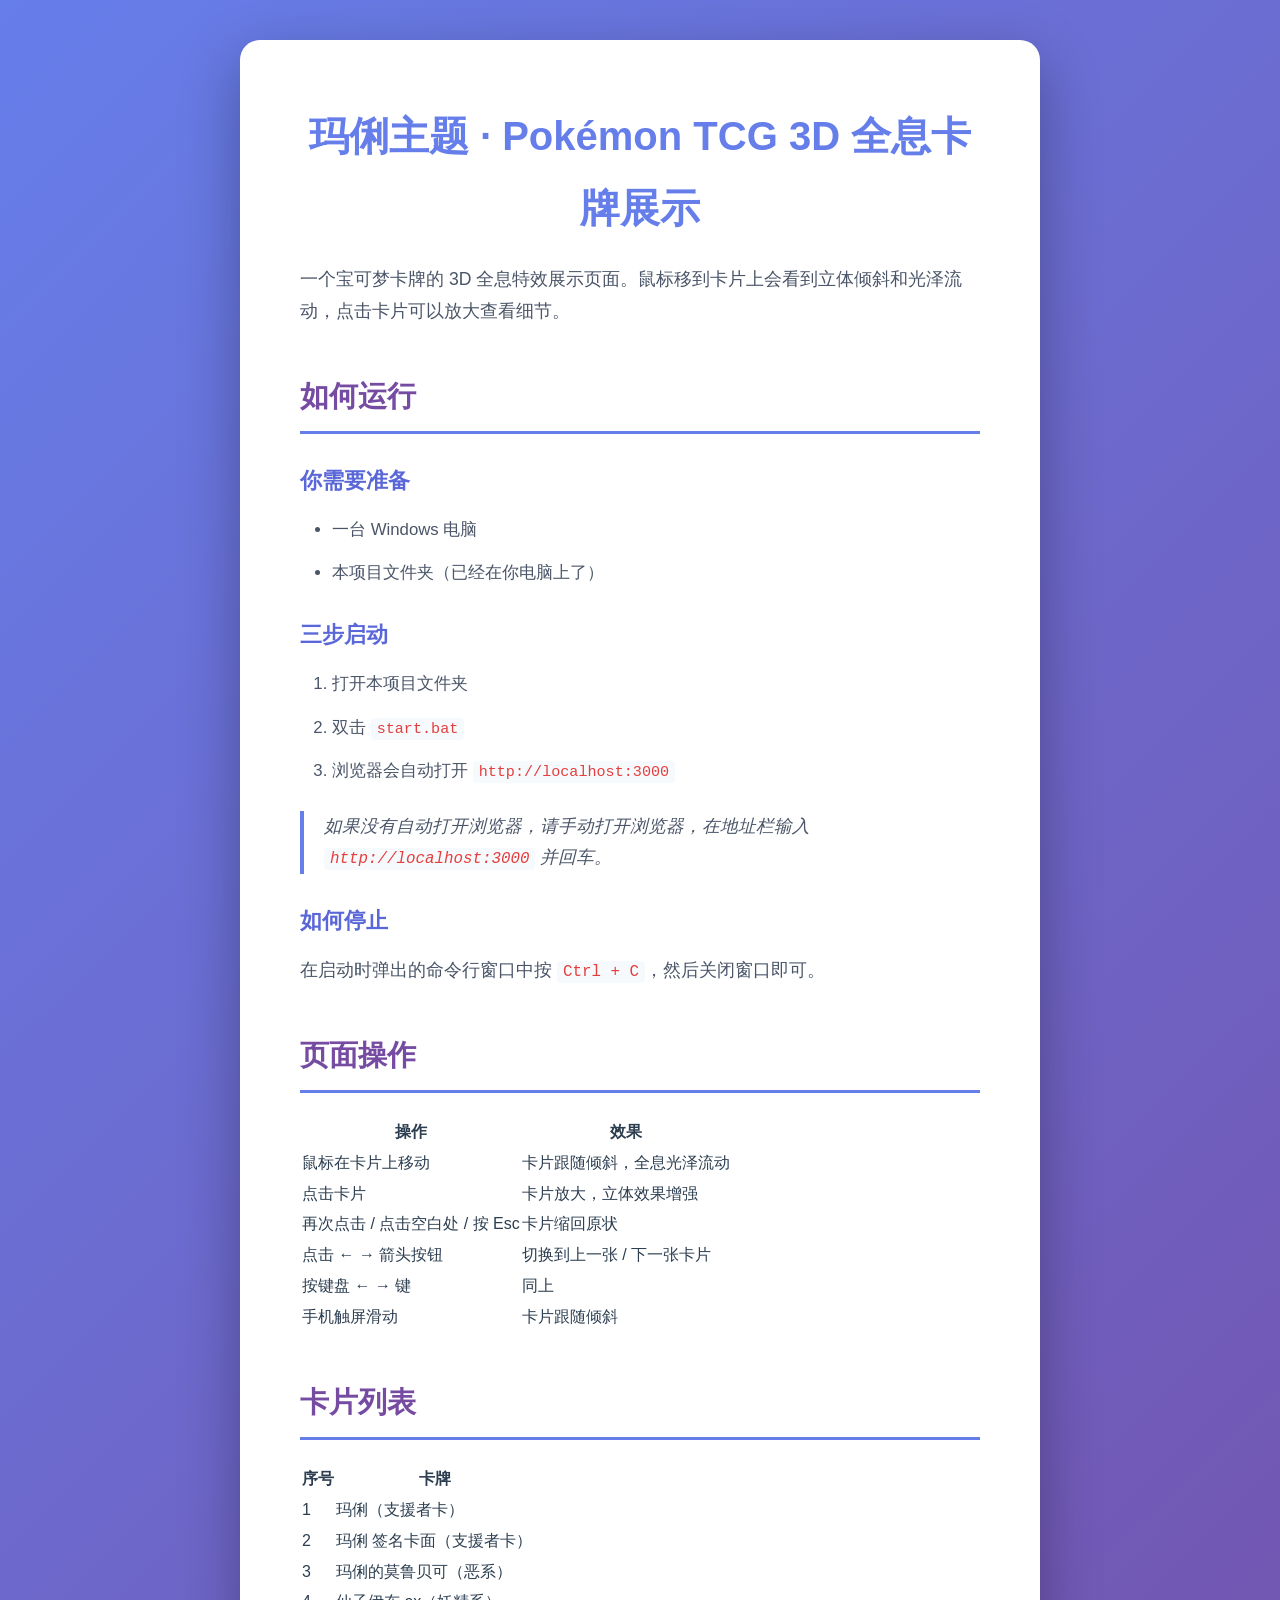
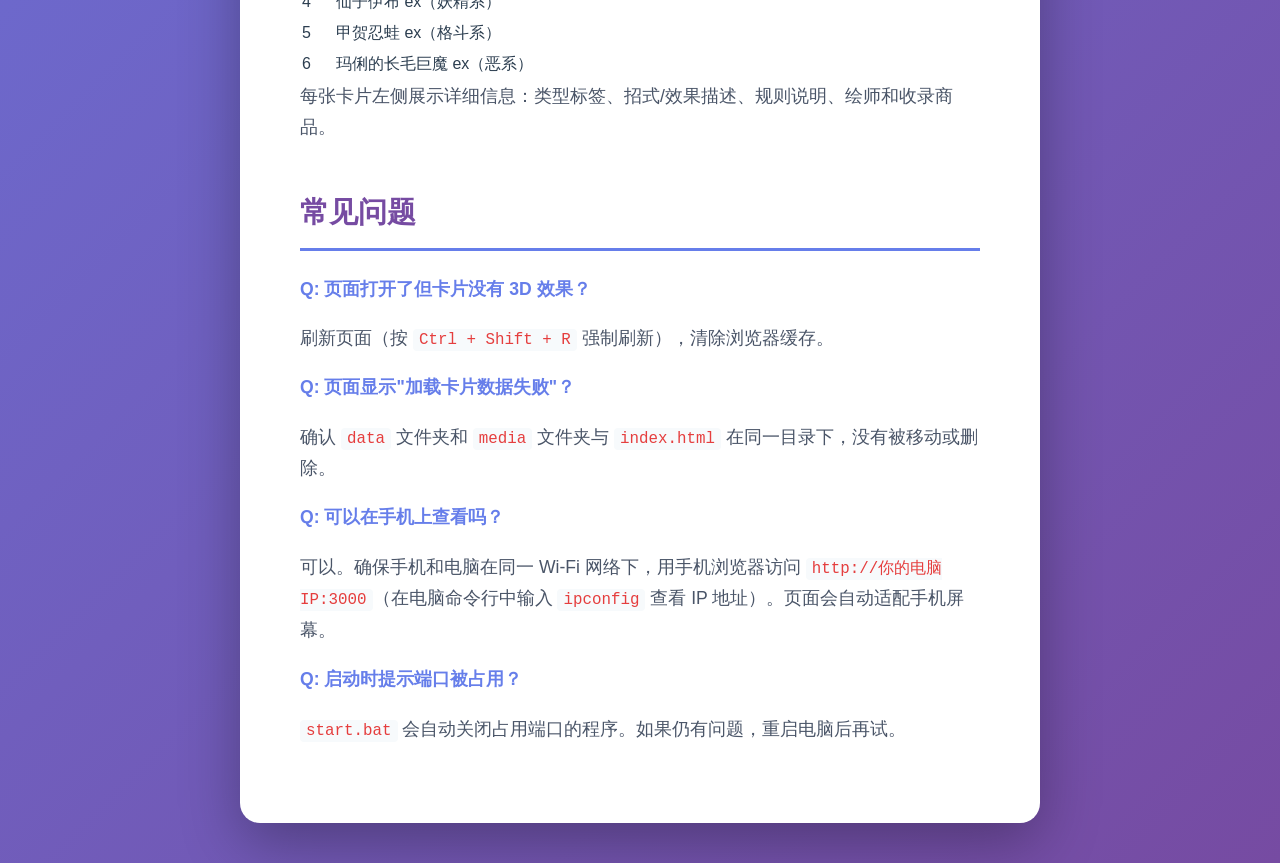
==== 说明书.html @ 5a996352 "Initial commit: Pokemon cards 3D learning project A web-based 3D Pokemon card viewer with various ca" ====
<!DOCTYPE html>
<html lang="zh-CN">
<head>
    <meta charset="UTF-8">
    <meta name="viewport" content="width=device-width, initial-scale=1.0">
    <title>PageSkill Output</title>
    <style>
        * {
            margin: 0;
            padding: 0;
            box-sizing: border-box;
        }
        
      body {
        font-family: -apple-system, BlinkMacSystemFont, "Segoe UI", "PingFang SC", sans-serif;
        line-height: 1.8;
        color: #2c3e50;
        background: linear-gradient(135deg, #667eea 0%, #764ba2 100%);
        padding: 40px 20px;
        min-height: 100vh;
      }
      .container {
        max-width: 800px;
        margin: 0 auto;
        background: white;
        border-radius: 20px;
        padding: 60px;
        box-shadow: 0 20px 60px rgba(0,0,0,0.3);
      }
      h1 {
        font-size: 2.5em;
        color: #667eea;
        margin-bottom: 0.5em;
        text-align: center;
        font-weight: 700;
      }
      h2 {
        font-size: 1.8em;
        color: #764ba2;
        margin-top: 1.5em;
        margin-bottom: 0.8em;
        padding-bottom: 0.3em;
        border-bottom: 3px solid #667eea;
        font-weight: 600;
      }
      h3 {
        font-size: 1.4em;
        color: #5a67d8;
        margin-top: 1.2em;
        margin-bottom: 0.6em;
        font-weight: 600;
      }
      p {
        margin-bottom: 1em;
        font-size: 1.1em;
        color: #4a5568;
      }
      ul, ol {
        margin-left: 2em;
        margin-bottom: 1.5em;
      }
      li {
        margin-bottom: 0.8em;
        font-size: 1.05em;
        color: #4a5568;
      }
      strong {
        color: #667eea;
        font-weight: 600;
      }
      hr {
        border: none;
        border-top: 2px dashed #e2e8f0;
        margin: 2em 0;
      }
      code {
        background: #f7fafc;
        padding: 2px 6px;
        border-radius: 4px;
        font-family: 'Monaco', 'Courier New', monospace;
        font-size: 0.9em;
        color: #e53e3e;
      }
      pre {
        background: #2d3748;
        color: #e2e8f0;
        padding: 20px;
        border-radius: 10px;
        overflow-x: auto;
        margin: 1.5em 0;
      }
      pre code {
        background: none;
        color: inherit;
        padding: 0;
      }
      blockquote {
        border-left: 4px solid #667eea;
        padding-left: 20px;
        margin: 1.5em 0;
        color: #718096;
        font-style: italic;
      }
    
    </style>
</head>
<body>
    <div class="container">
        <h1>玛俐主题 · Pokémon TCG 3D 全息卡牌展示</h1>
<p>一个宝可梦卡牌的 3D 全息特效展示页面。鼠标移到卡片上会看到立体倾斜和光泽流动，点击卡片可以放大查看细节。</p>
<h2>如何运行</h2>
<h3>你需要准备</h3>
<ul>
<li>一台 Windows 电脑</li>
<li>本项目文件夹（已经在你电脑上了）</li>
</ul>
<h3>三步启动</h3>
<ol>
<li>打开本项目文件夹</li>
<li>双击 <code>start.bat</code></li>
<li>浏览器会自动打开 <code>http://localhost:3000</code></li>
</ol>
<blockquote>
<p>如果没有自动打开浏览器，请手动打开浏览器，在地址栏输入 <code>http://localhost:3000</code> 并回车。</p>
</blockquote>
<h3>如何停止</h3>
<p>在启动时弹出的命令行窗口中按 <code>Ctrl + C</code>，然后关闭窗口即可。</p>
<h2>页面操作</h2>
<table>
<thead>
<tr>
<th>操作</th>
<th>效果</th>
</tr>
</thead>
<tbody><tr>
<td>鼠标在卡片上移动</td>
<td>卡片跟随倾斜，全息光泽流动</td>
</tr>
<tr>
<td>点击卡片</td>
<td>卡片放大，立体效果增强</td>
</tr>
<tr>
<td>再次点击 / 点击空白处 / 按 Esc</td>
<td>卡片缩回原状</td>
</tr>
<tr>
<td>点击 ← → 箭头按钮</td>
<td>切换到上一张 / 下一张卡片</td>
</tr>
<tr>
<td>按键盘 ← → 键</td>
<td>同上</td>
</tr>
<tr>
<td>手机触屏滑动</td>
<td>卡片跟随倾斜</td>
</tr>
</tbody></table>
<h2>卡片列表</h2>
<table>
<thead>
<tr>
<th>序号</th>
<th>卡牌</th>
</tr>
</thead>
<tbody><tr>
<td>1</td>
<td>玛俐（支援者卡）</td>
</tr>
<tr>
<td>2</td>
<td>玛俐 签名卡面（支援者卡）</td>
</tr>
<tr>
<td>3</td>
<td>玛俐的莫鲁贝可（恶系）</td>
</tr>
<tr>
<td>4</td>
<td>仙子伊布 ex（妖精系）</td>
</tr>
<tr>
<td>5</td>
<td>甲贺忍蛙 ex（格斗系）</td>
</tr>
<tr>
<td>6</td>
<td>玛俐的长毛巨魔 ex（恶系）</td>
</tr>
</tbody></table>
<p>每张卡片左侧展示详细信息：类型标签、招式/效果描述、规则说明、绘师和收录商品。</p>
<h2>常见问题</h2>
<p><strong>Q: 页面打开了但卡片没有 3D 效果？</strong></p>
<p>刷新页面（按 <code>Ctrl + Shift + R</code> 强制刷新），清除浏览器缓存。</p>
<p><strong>Q: 页面显示&quot;加载卡片数据失败&quot;？</strong></p>
<p>确认 <code>data</code> 文件夹和 <code>media</code> 文件夹与 <code>index.html</code> 在同一目录下，没有被移动或删除。</p>
<p><strong>Q: 可以在手机上查看吗？</strong></p>
<p>可以。确保手机和电脑在同一 Wi-Fi 网络下，用手机浏览器访问 <code>http://你的电脑IP:3000</code>（在电脑命令行中输入 <code>ipconfig</code> 查看 IP 地址）。页面会自动适配手机屏幕。</p>
<p><strong>Q: 启动时提示端口被占用？</strong></p>
<p><code>start.bat</code> 会自动关闭占用端口的程序。如果仍有问题，重启电脑后再试。</p>

    </div>
</body>
</html>
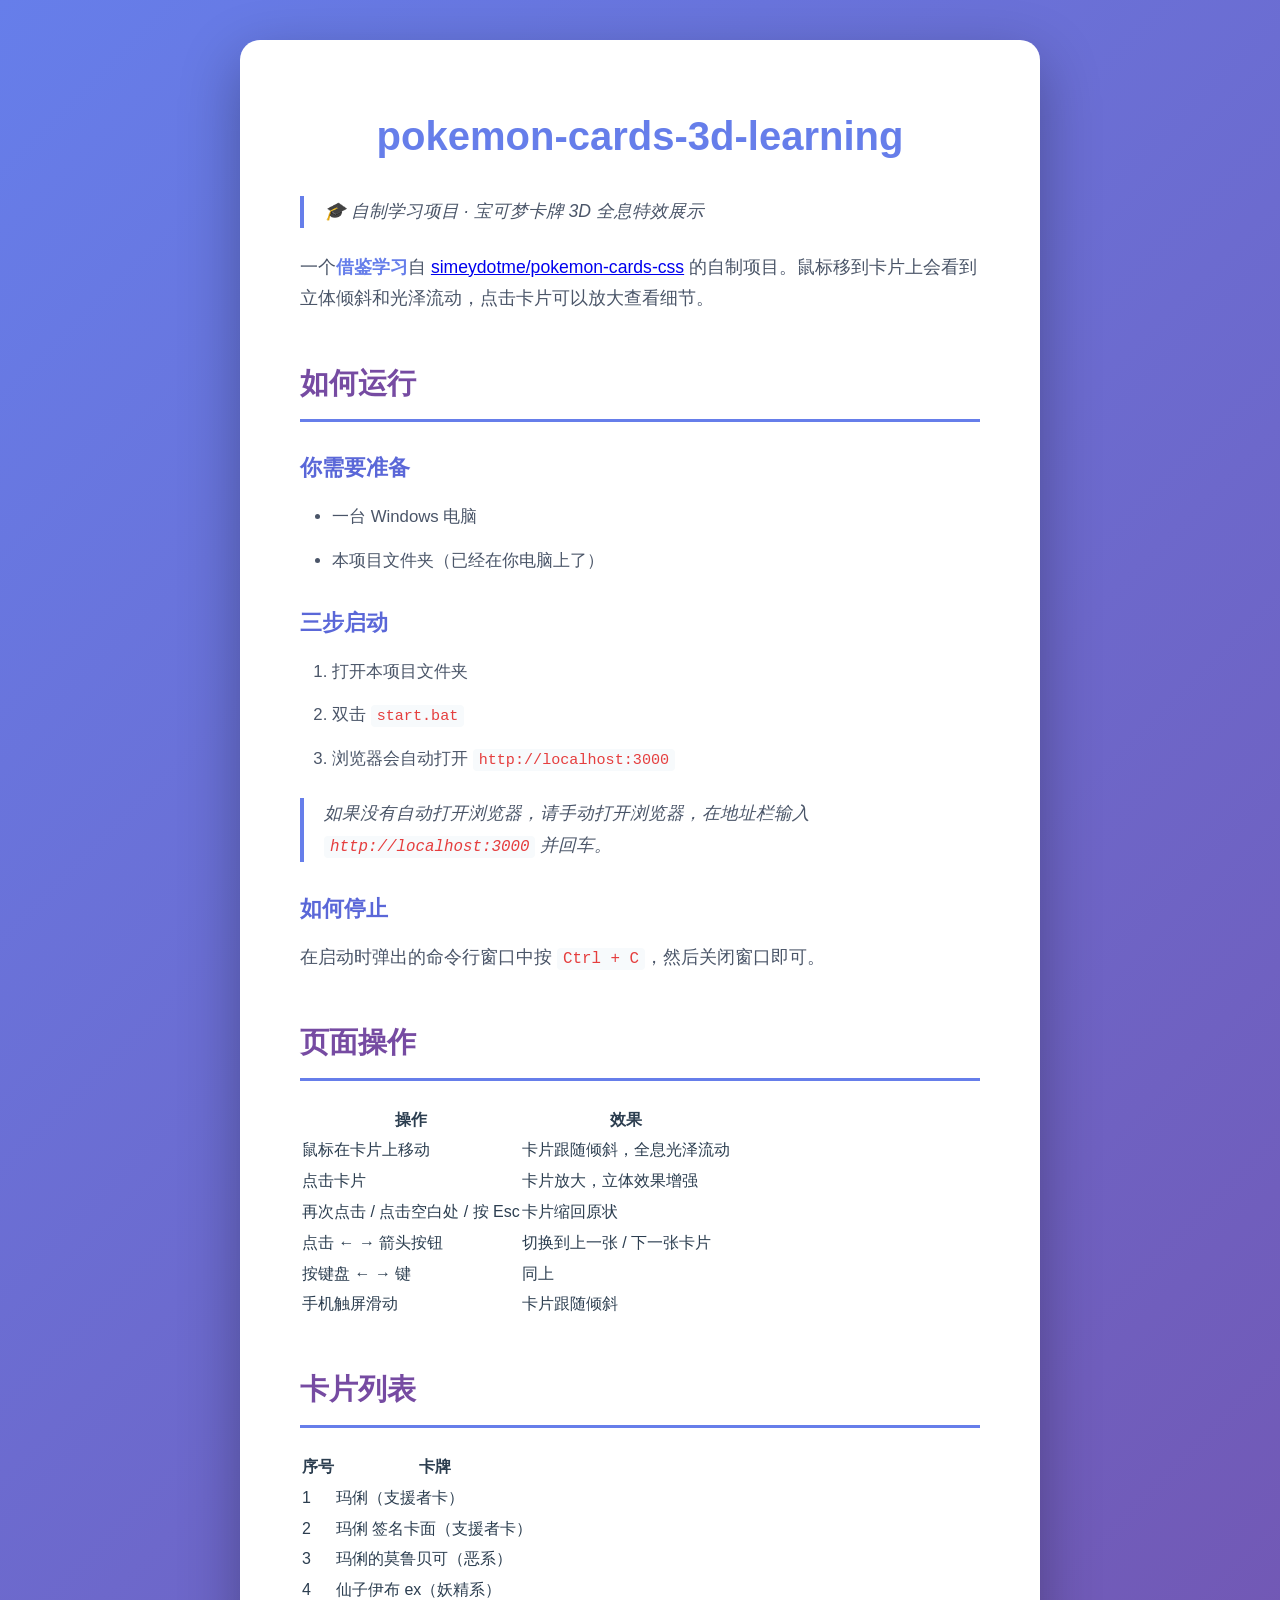
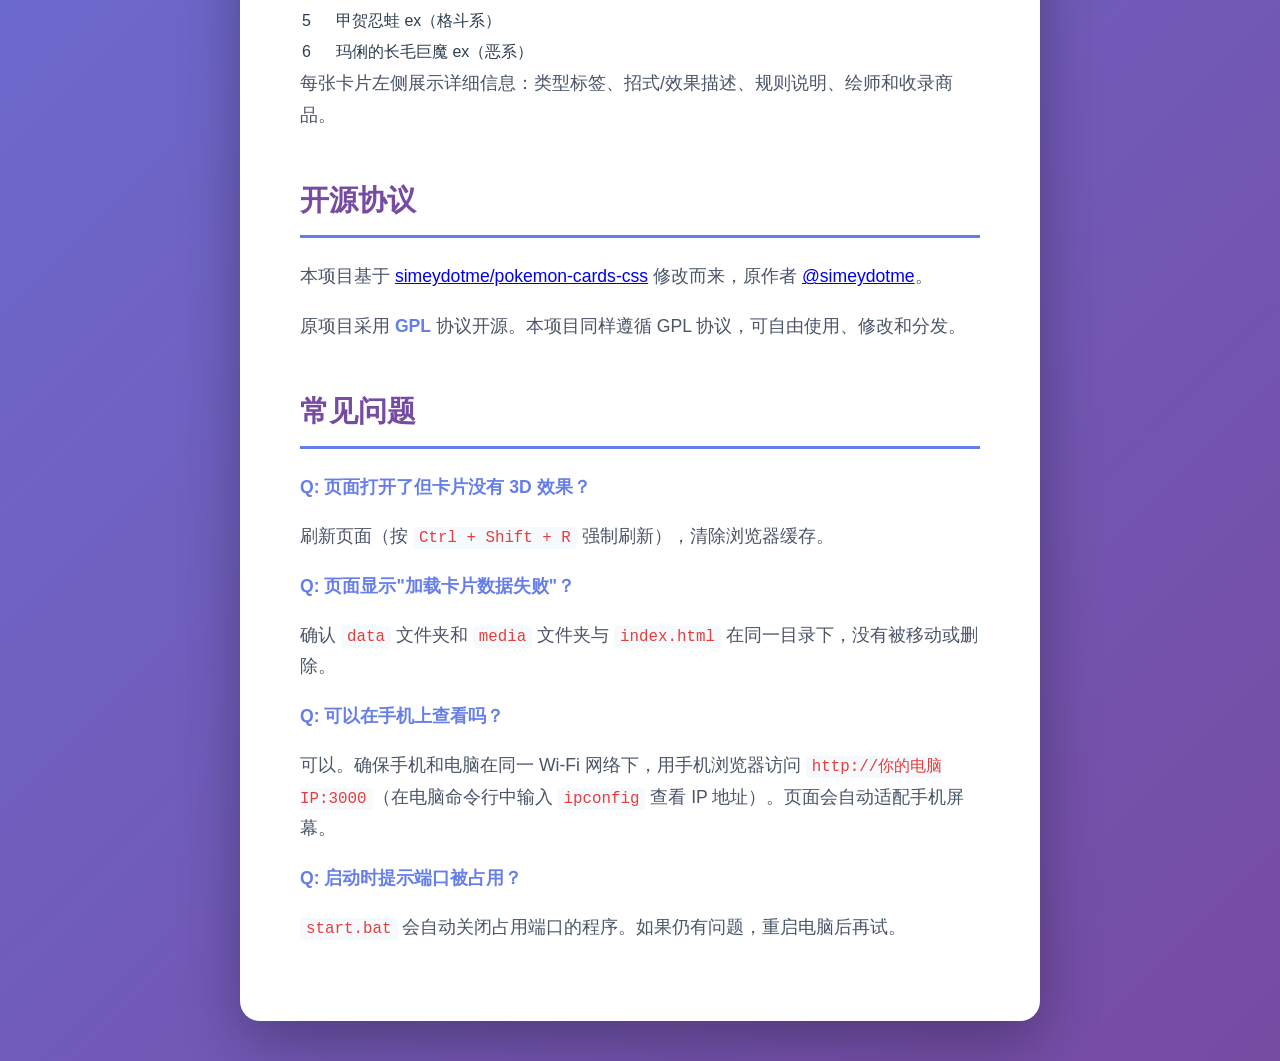
==== commit 7d23dbc6: "提交使用说明书" ====
--- a/说明书.html
+++ b/说明书.html
@@ -106,8 +106,11 @@
 </head>
 <body>
     <div class="container">
-        <h1>玛俐主题 · Pokémon TCG 3D 全息卡牌展示</h1>
-<p>一个宝可梦卡牌的 3D 全息特效展示页面。鼠标移到卡片上会看到立体倾斜和光泽流动，点击卡片可以放大查看细节。</p>
+        <h1>pokemon-cards-3d-learning</h1>
+<blockquote>
+<p>🎓 自制学习项目 · 宝可梦卡牌 3D 全息特效展示</p>
+</blockquote>
+<p>一个<strong>借鉴学习</strong>自 <a href="https://github.com/simeydotme/pokemon-cards-css">simeydotme/pokemon-cards-css</a> 的自制项目。鼠标移到卡片上会看到立体倾斜和光泽流动，点击卡片可以放大查看细节。</p>
 <h2>如何运行</h2>
 <h3>你需要准备</h3>
 <ul>
@@ -192,6 +195,9 @@
 </tr>
 </tbody></table>
 <p>每张卡片左侧展示详细信息：类型标签、招式/效果描述、规则说明、绘师和收录商品。</p>
+<h2>开源协议</h2>
+<p>本项目基于 <a href="https://github.com/simeydotme/pokemon-cards-css">simeydotme/pokemon-cards-css</a> 修改而来，原作者 <a href="https://github.com/simeydotme">@simeydotme</a>。</p>
+<p>原项目采用 <strong>GPL</strong> 协议开源。本项目同样遵循 GPL 协议，可自由使用、修改和分发。</p>
 <h2>常见问题</h2>
 <p><strong>Q: 页面打开了但卡片没有 3D 效果？</strong></p>
 <p>刷新页面（按 <code>Ctrl + Shift + R</code> 强制刷新），清除浏览器缓存。</p>
@@ -204,4 +210,4 @@
 
     </div>
 </body>
-</html>+</html>
